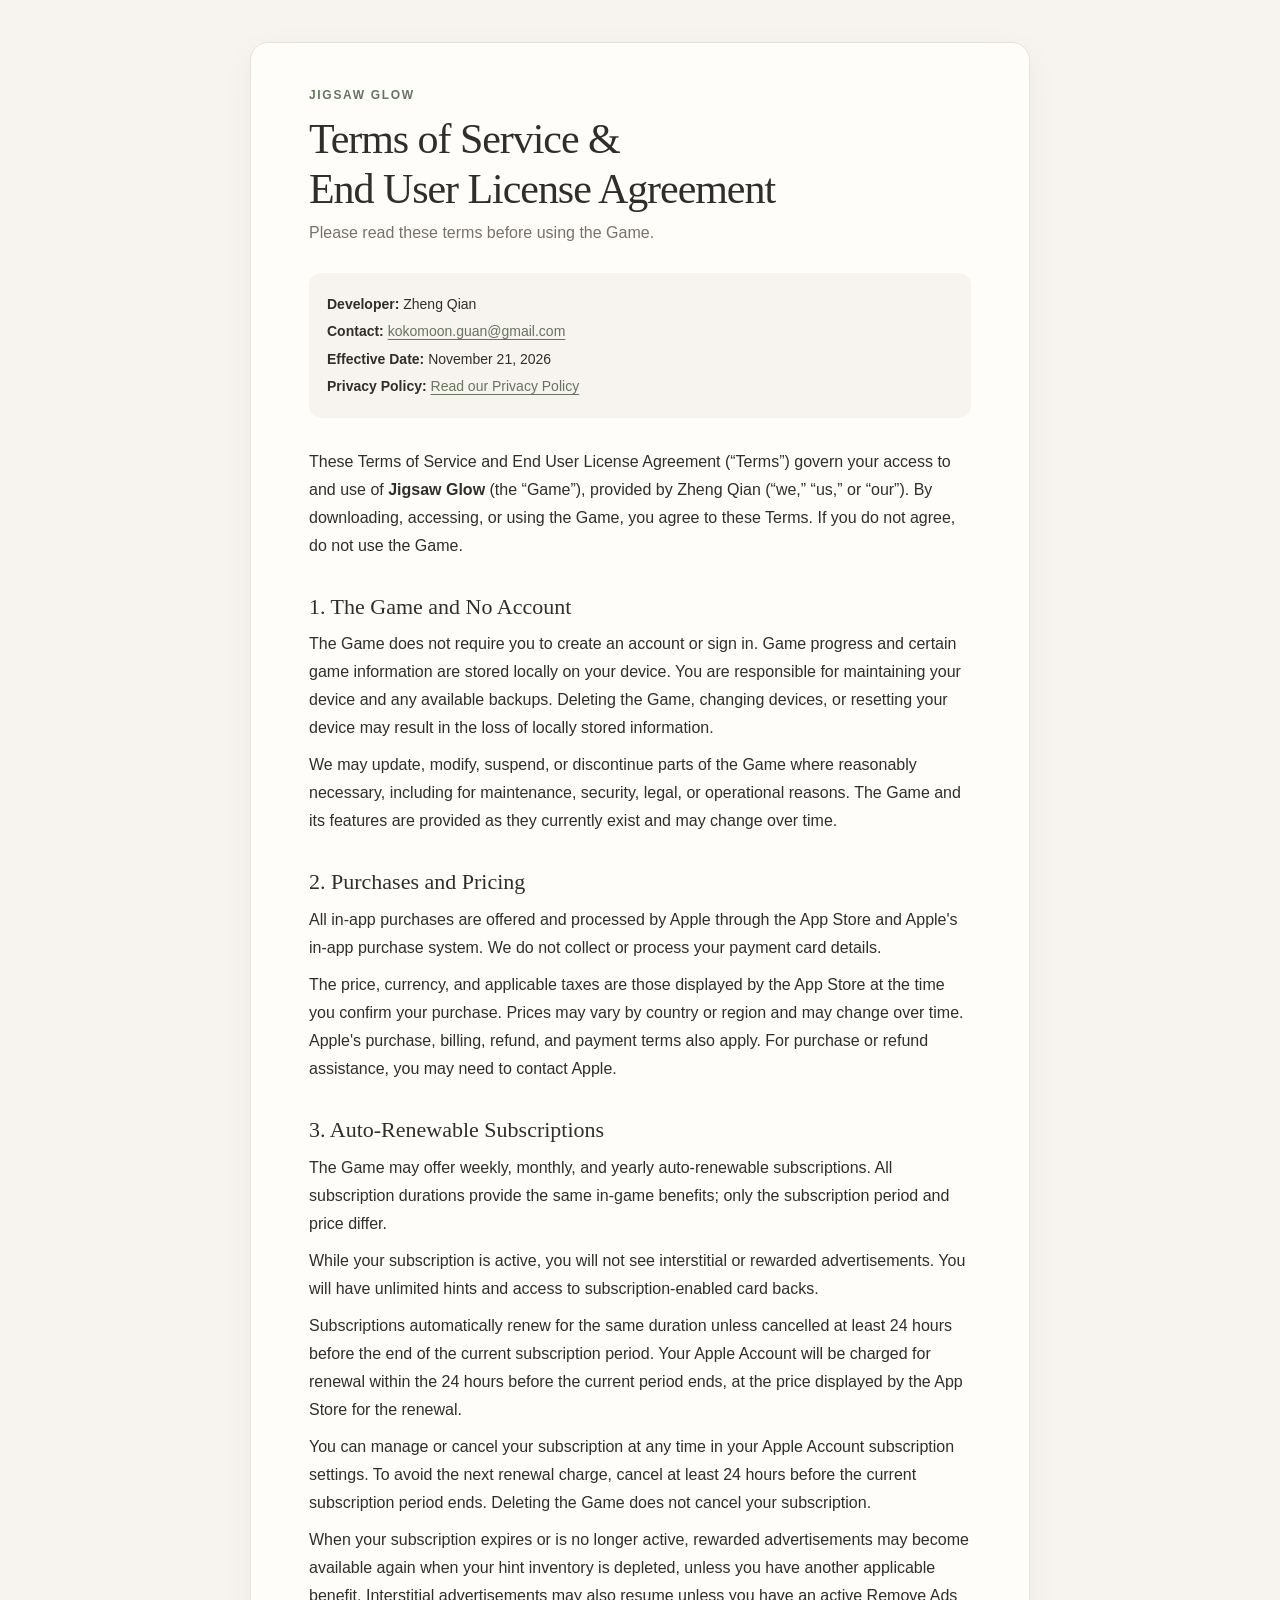
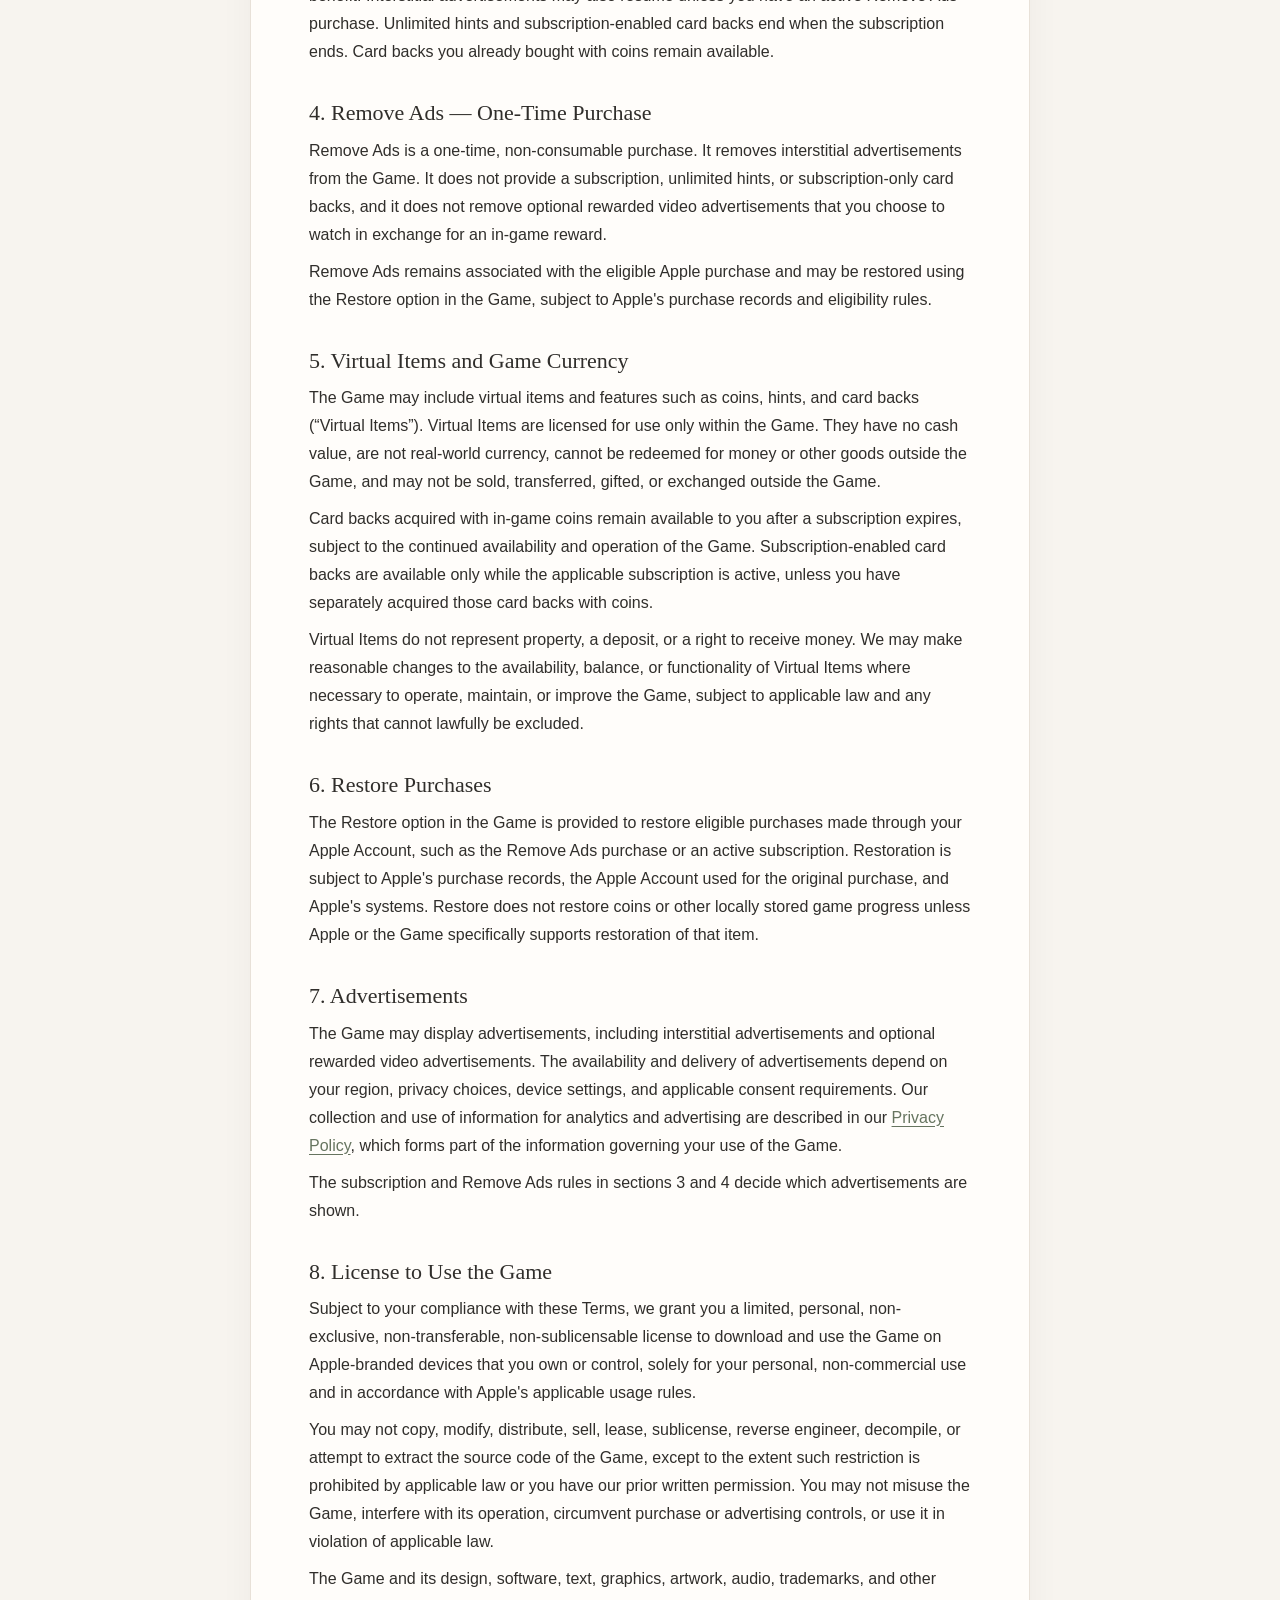
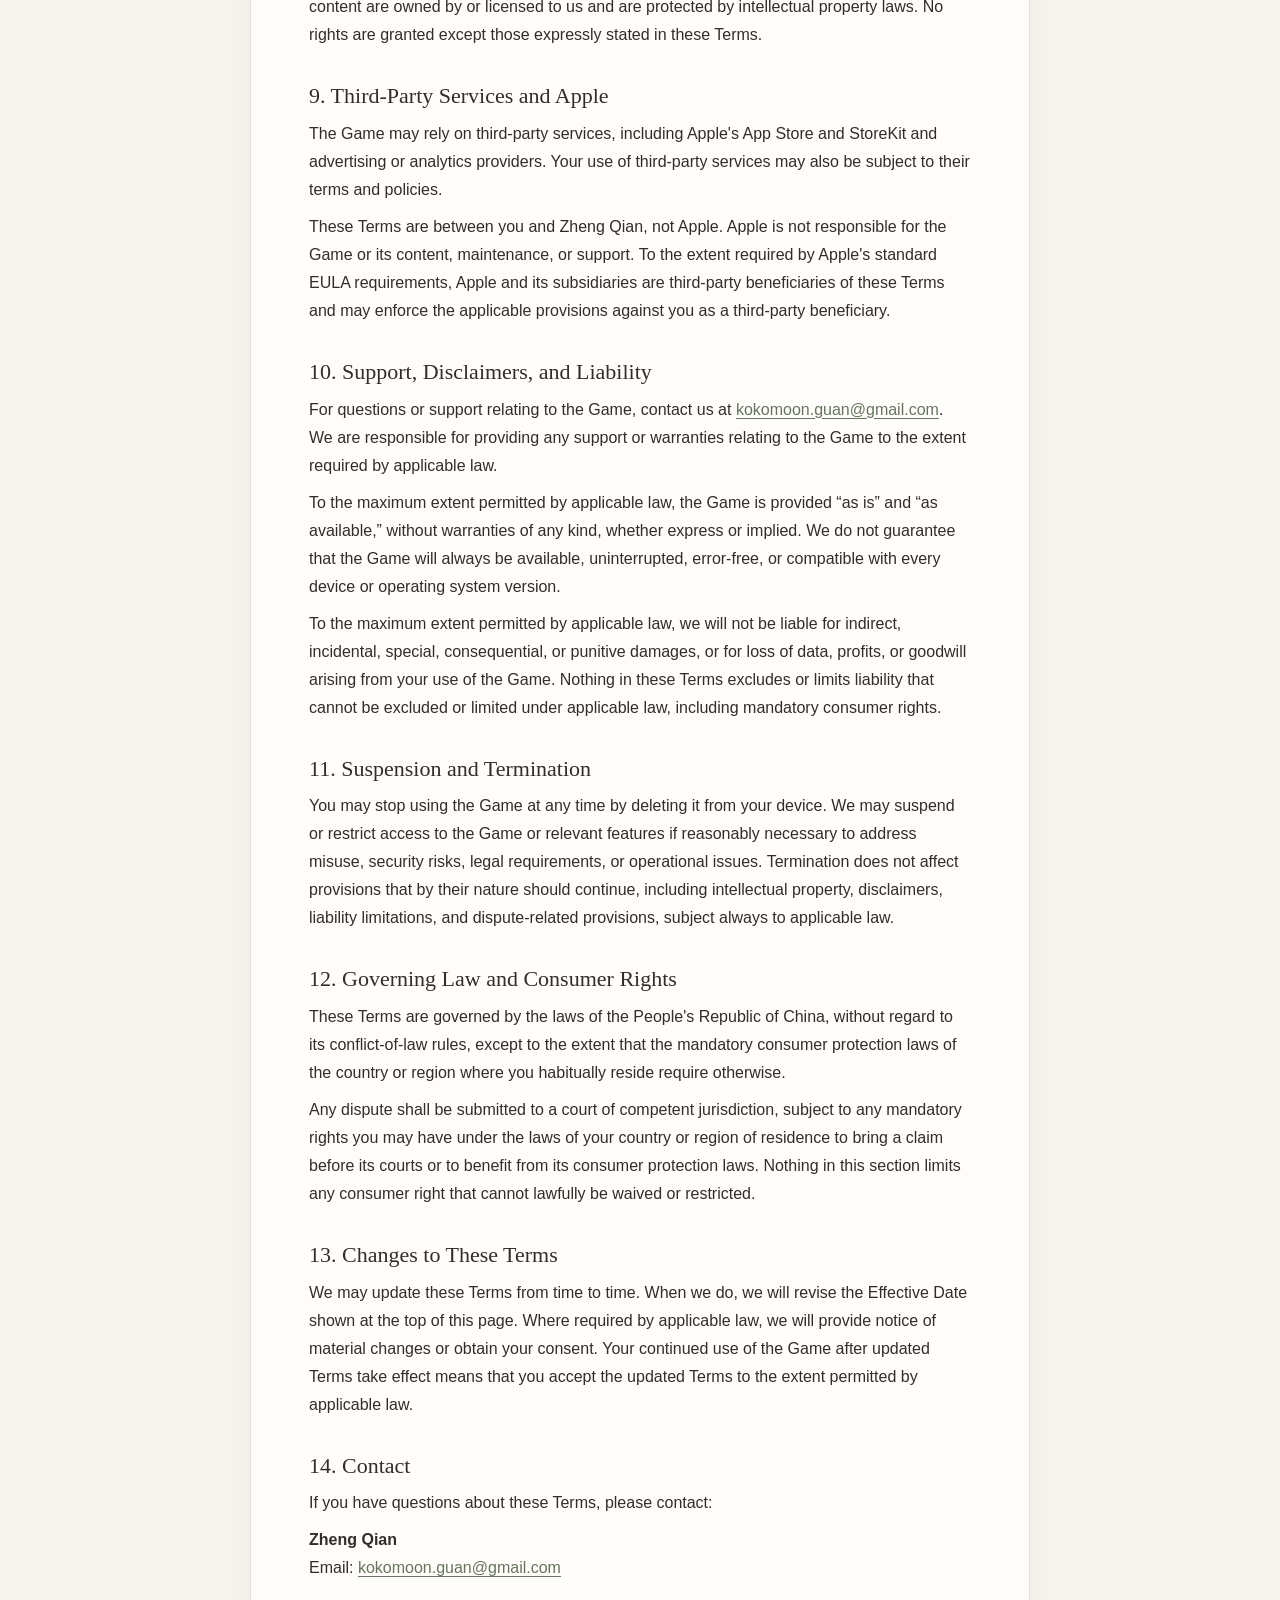
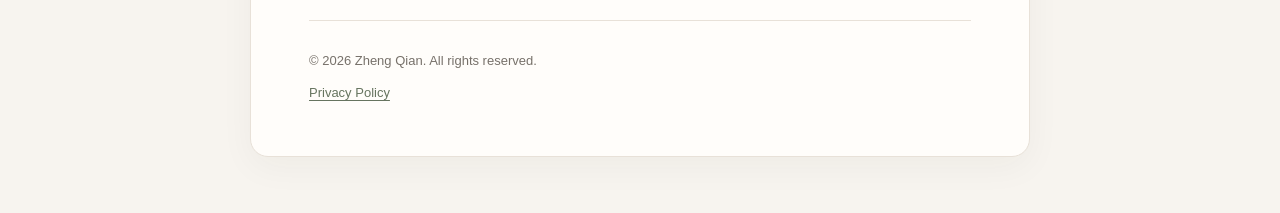
==== terms.html @ 4d58786f "Publish the terms and EULA, including the Remove Ads exception after a subscription ends. Co-authore" ====
<!doctype html>
<html lang="en">
<head>
  <meta charset="utf-8">
  <meta name="viewport" content="width=device-width, initial-scale=1">
  <meta name="robots" content="index,follow">
  <meta name="description" content="Terms of Service and End User License Agreement for Jigsaw Glow.">
  <title>Terms of Service &amp; EULA — Jigsaw Glow</title>
  <style>
    :root {
      color-scheme: light;
      --paper: #f7f4ef;
      --card: #fffdfa;
      --ink: #302e2b;
      --muted: #77716a;
      --line: #e8e1d8;
      --accent: #66745f;
    }
    * { box-sizing: border-box; }
    body {
      margin: 0;
      padding: 42px 18px 56px;
      background: var(--paper);
      color: var(--ink);
      font: 16px/1.75 -apple-system, BlinkMacSystemFont, "Segoe UI", sans-serif;
    }
    main {
      max-width: 780px;
      margin: 0 auto;
      padding: 42px clamp(22px, 5vw, 58px);
      background: var(--card);
      border: 1px solid var(--line);
      border-radius: 18px;
      box-shadow: 0 10px 35px rgba(55, 45, 32, .045);
    }
    .eyebrow {
      color: var(--accent);
      font-size: 12px;
      font-weight: 700;
      letter-spacing: .14em;
      text-transform: uppercase;
    }
    h1 {
      margin: 8px 0 4px;
      font-family: Georgia, "Times New Roman", serif;
      font-size: clamp(30px, 5vw, 42px);
      font-weight: 500;
      line-height: 1.2;
      letter-spacing: -.025em;
    }
    .subtitle { color: var(--muted); margin: 0 0 26px; }
    .meta {
      padding: 16px 18px;
      margin: 24px 0 30px;
      background: #f7f4ef;
      border-radius: 12px;
      font-size: 14px;
    }
    .meta p { margin: 3px 0; }
    a { color: var(--accent); text-underline-offset: 3px; }
    h2 {
      margin: 32px 0 9px;
      font-family: Georgia, "Times New Roman", serif;
      font-size: 22px;
      font-weight: 500;
      line-height: 1.35;
    }
    p { margin: 9px 0; }
    ul { padding-left: 22px; margin: 8px 0 14px; }
    li { margin: 5px 0; }
    .note { color: var(--muted); font-size: 14px; }
    footer {
      margin-top: 38px;
      padding-top: 20px;
      border-top: 1px solid var(--line);
      color: var(--muted);
      font-size: 13px;
    }
    @media (max-width: 520px) {
      body { padding: 14px 10px 28px; }
      main { padding: 28px 20px; border-radius: 14px; }
    }
  </style>
</head>
<body>
<main>
  <div class="eyebrow">Jigsaw Glow</div>
  <h1>Terms of Service &amp;<br>End User License Agreement</h1>
  <p class="subtitle">Please read these terms before using the Game.</p>

  <div class="meta">
    <p><strong>Developer:</strong> Zheng Qian</p>
    <p><strong>Contact:</strong> <a href="mailto:kokomoon.guan@gmail.com">kokomoon.guan@gmail.com</a></p>
    <p><strong>Effective Date:</strong> November 21, 2026</p>
    <p><strong>Privacy Policy:</strong> <a href="https://erxiguan.github.io/jigsawglow/">Read our Privacy Policy</a></p>
  </div>

  <p>These Terms of Service and End User License Agreement (“Terms”) govern your access to and use of <strong>Jigsaw Glow</strong> (the “Game”), provided by Zheng Qian (“we,” “us,” or “our”). By downloading, accessing, or using the Game, you agree to these Terms. If you do not agree, do not use the Game.</p>

  <h2>1. The Game and No Account</h2>
  <p>The Game does not require you to create an account or sign in. Game progress and certain game information are stored locally on your device. You are responsible for maintaining your device and any available backups. Deleting the Game, changing devices, or resetting your device may result in the loss of locally stored information.</p>
  <p>We may update, modify, suspend, or discontinue parts of the Game where reasonably necessary, including for maintenance, security, legal, or operational reasons. The Game and its features are provided as they currently exist and may change over time.</p>

  <h2>2. Purchases and Pricing</h2>
  <p>All in-app purchases are offered and processed by Apple through the App Store and Apple's in-app purchase system. We do not collect or process your payment card details.</p>
  <p>The price, currency, and applicable taxes are those displayed by the App Store at the time you confirm your purchase. Prices may vary by country or region and may change over time. Apple's purchase, billing, refund, and payment terms also apply. For purchase or refund assistance, you may need to contact Apple.</p>

  <h2>3. Auto-Renewable Subscriptions</h2>
  <p>The Game may offer weekly, monthly, and yearly auto-renewable subscriptions. All subscription durations provide the same in-game benefits; only the subscription period and price differ.</p>
  <p>While your subscription is active, you will not see interstitial or rewarded advertisements. You will have unlimited hints and access to subscription-enabled card backs.</p>
  <p>Subscriptions automatically renew for the same duration unless cancelled at least 24 hours before the end of the current subscription period. Your Apple Account will be charged for renewal within the 24 hours before the current period ends, at the price displayed by the App Store for the renewal.</p>
  <p>You can manage or cancel your subscription at any time in your Apple Account subscription settings. To avoid the next renewal charge, cancel at least 24 hours before the current subscription period ends. Deleting the Game does not cancel your subscription.</p>
  <p>When your subscription expires or is no longer active, rewarded advertisements may become available again when your hint inventory is depleted, unless you have another applicable benefit. Interstitial advertisements may also resume unless you have an active Remove Ads purchase. Unlimited hints and subscription-enabled card backs end when the subscription ends. Card backs you already bought with coins remain available.</p>

  <h2>4. Remove Ads — One-Time Purchase</h2>
  <p>Remove Ads is a one-time, non-consumable purchase. It removes interstitial advertisements from the Game. It does not provide a subscription, unlimited hints, or subscription-only card backs, and it does not remove optional rewarded video advertisements that you choose to watch in exchange for an in-game reward.</p>
  <p>Remove Ads remains associated with the eligible Apple purchase and may be restored using the Restore option in the Game, subject to Apple's purchase records and eligibility rules.</p>

  <h2>5. Virtual Items and Game Currency</h2>
  <p>The Game may include virtual items and features such as coins, hints, and card backs (“Virtual Items”). Virtual Items are licensed for use only within the Game. They have no cash value, are not real-world currency, cannot be redeemed for money or other goods outside the Game, and may not be sold, transferred, gifted, or exchanged outside the Game.</p>
  <p>Card backs acquired with in-game coins remain available to you after a subscription expires, subject to the continued availability and operation of the Game. Subscription-enabled card backs are available only while the applicable subscription is active, unless you have separately acquired those card backs with coins.</p>
  <p>Virtual Items do not represent property, a deposit, or a right to receive money. We may make reasonable changes to the availability, balance, or functionality of Virtual Items where necessary to operate, maintain, or improve the Game, subject to applicable law and any rights that cannot lawfully be excluded.</p>

  <h2>6. Restore Purchases</h2>
  <p>The Restore option in the Game is provided to restore eligible purchases made through your Apple Account, such as the Remove Ads purchase or an active subscription. Restoration is subject to Apple's purchase records, the Apple Account used for the original purchase, and Apple's systems. Restore does not restore coins or other locally stored game progress unless Apple or the Game specifically supports restoration of that item.</p>

  <h2>7. Advertisements</h2>
  <p>The Game may display advertisements, including interstitial advertisements and optional rewarded video advertisements. The availability and delivery of advertisements depend on your region, privacy choices, device settings, and applicable consent requirements. Our collection and use of information for analytics and advertising are described in our <a href="https://erxiguan.github.io/jigsawglow/">Privacy Policy</a>, which forms part of the information governing your use of the Game.</p>
  <p>The subscription and Remove Ads rules in sections 3 and 4 decide which advertisements are shown.</p>

  <h2>8. License to Use the Game</h2>
  <p>Subject to your compliance with these Terms, we grant you a limited, personal, non-exclusive, non-transferable, non-sublicensable license to download and use the Game on Apple-branded devices that you own or control, solely for your personal, non-commercial use and in accordance with Apple's applicable usage rules.</p>
  <p>You may not copy, modify, distribute, sell, lease, sublicense, reverse engineer, decompile, or attempt to extract the source code of the Game, except to the extent such restriction is prohibited by applicable law or you have our prior written permission. You may not misuse the Game, interfere with its operation, circumvent purchase or advertising controls, or use it in violation of applicable law.</p>
  <p>The Game and its design, software, text, graphics, artwork, audio, trademarks, and other content are owned by or licensed to us and are protected by intellectual property laws. No rights are granted except those expressly stated in these Terms.</p>

  <h2>9. Third-Party Services and Apple</h2>
  <p>The Game may rely on third-party services, including Apple's App Store and StoreKit and advertising or analytics providers. Your use of third-party services may also be subject to their terms and policies.</p>
  <p>These Terms are between you and Zheng Qian, not Apple. Apple is not responsible for the Game or its content, maintenance, or support. To the extent required by Apple's standard EULA requirements, Apple and its subsidiaries are third-party beneficiaries of these Terms and may enforce the applicable provisions against you as a third-party beneficiary.</p>

  <h2>10. Support, Disclaimers, and Liability</h2>
  <p>For questions or support relating to the Game, contact us at <a href="mailto:kokomoon.guan@gmail.com">kokomoon.guan@gmail.com</a>. We are responsible for providing any support or warranties relating to the Game to the extent required by applicable law.</p>
  <p>To the maximum extent permitted by applicable law, the Game is provided “as is” and “as available,” without warranties of any kind, whether express or implied. We do not guarantee that the Game will always be available, uninterrupted, error-free, or compatible with every device or operating system version.</p>
  <p>To the maximum extent permitted by applicable law, we will not be liable for indirect, incidental, special, consequential, or punitive damages, or for loss of data, profits, or goodwill arising from your use of the Game. Nothing in these Terms excludes or limits liability that cannot be excluded or limited under applicable law, including mandatory consumer rights.</p>

  <h2>11. Suspension and Termination</h2>
  <p>You may stop using the Game at any time by deleting it from your device. We may suspend or restrict access to the Game or relevant features if reasonably necessary to address misuse, security risks, legal requirements, or operational issues. Termination does not affect provisions that by their nature should continue, including intellectual property, disclaimers, liability limitations, and dispute-related provisions, subject always to applicable law.</p>

  <h2>12. Governing Law and Consumer Rights</h2>
  <p>These Terms are governed by the laws of the People's Republic of China, without regard to its conflict-of-law rules, except to the extent that the mandatory consumer protection laws of the country or region where you habitually reside require otherwise.</p>
  <p>Any dispute shall be submitted to a court of competent jurisdiction, subject to any mandatory rights you may have under the laws of your country or region of residence to bring a claim before its courts or to benefit from its consumer protection laws. Nothing in this section limits any consumer right that cannot lawfully be waived or restricted.</p>

  <h2>13. Changes to These Terms</h2>
  <p>We may update these Terms from time to time. When we do, we will revise the Effective Date shown at the top of this page. Where required by applicable law, we will provide notice of material changes or obtain your consent. Your continued use of the Game after updated Terms take effect means that you accept the updated Terms to the extent permitted by applicable law.</p>

  <h2>14. Contact</h2>
  <p>If you have questions about these Terms, please contact:</p>
  <p><strong>Zheng Qian</strong><br>
     Email: <a href="mailto:kokomoon.guan@gmail.com">kokomoon.guan@gmail.com</a></p>

  <footer>
    <p>© 2026 Zheng Qian. All rights reserved.</p>
    <p><a href="https://erxiguan.github.io/jigsawglow/">Privacy Policy</a></p>
  </footer>
</main>
</body>
</html>
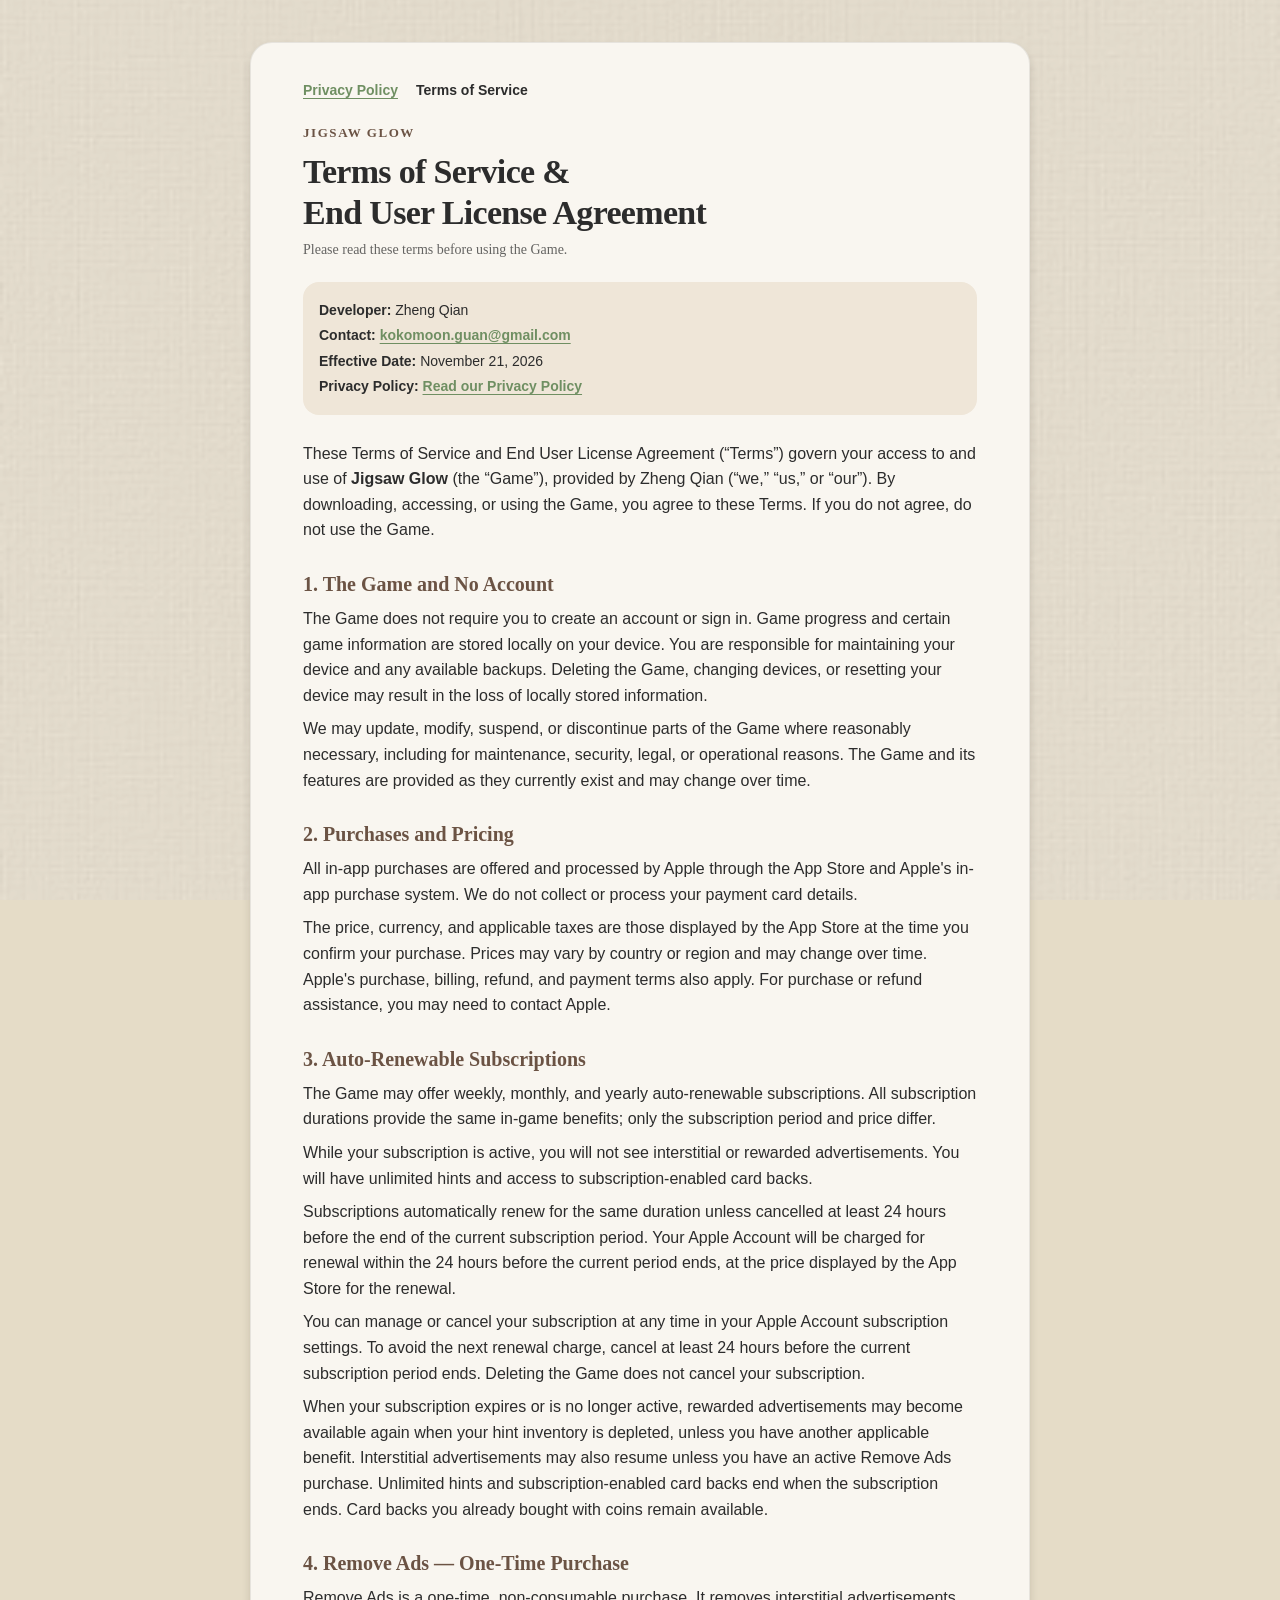
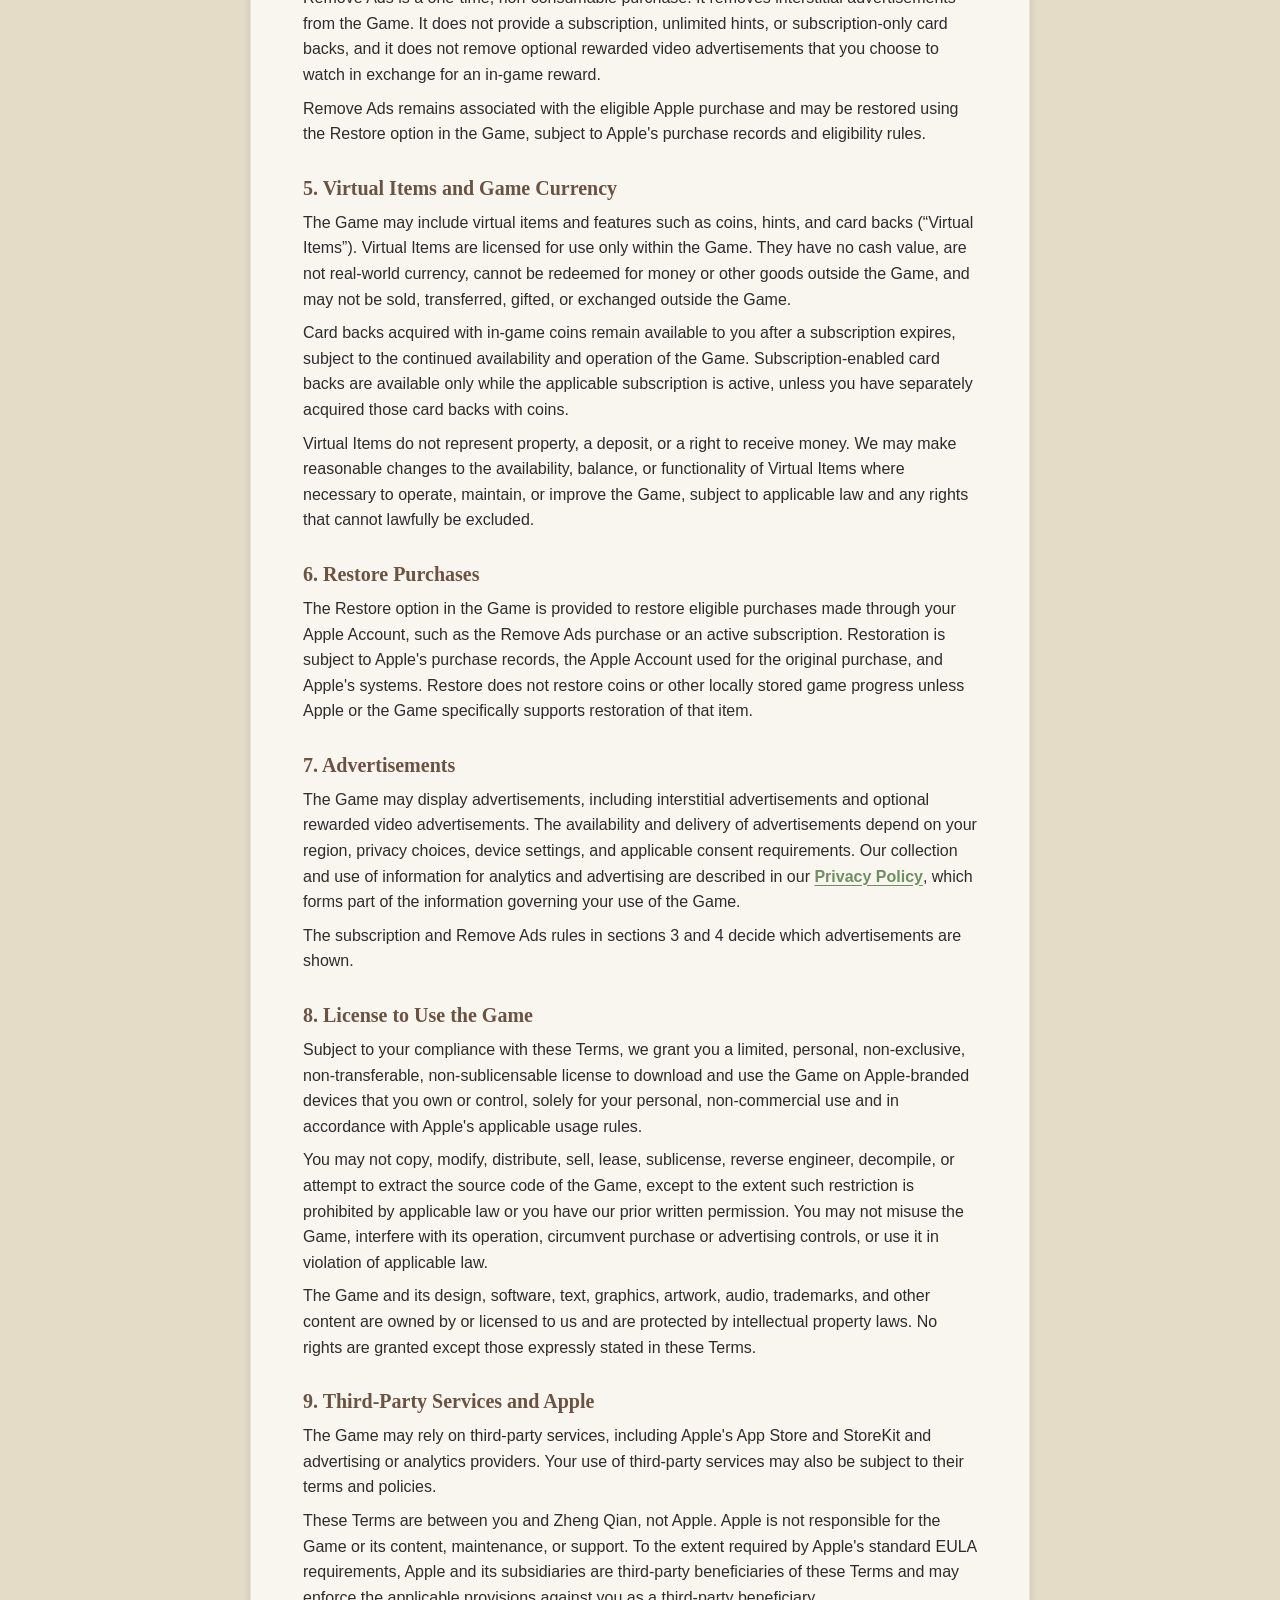
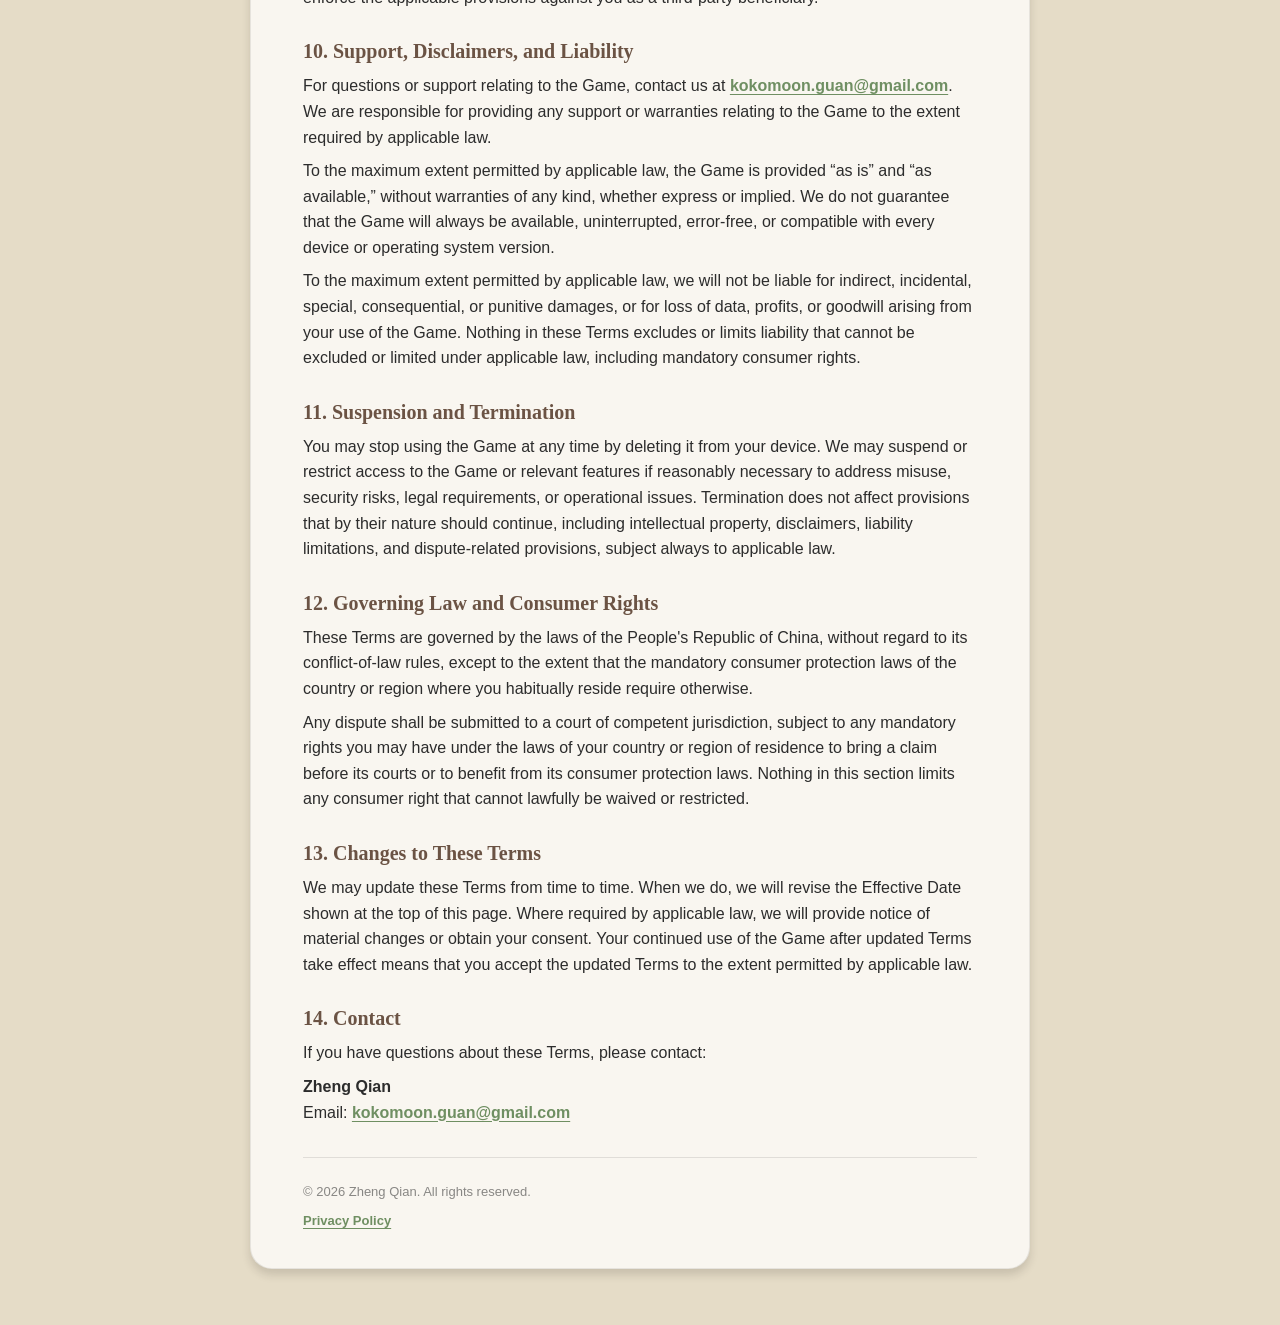
==== commit aa9b6c5a: "Give the privacy policy and terms the same store paper style. Co-authored-by: Cursor <cursoragent@cu" ====
--- a/terms.html
+++ b/terms.html
@@ -6,85 +6,15 @@
   <meta name="robots" content="index,follow">
   <meta name="description" content="Terms of Service and End User License Agreement for Jigsaw Glow.">
   <title>Terms of Service &amp; EULA — Jigsaw Glow</title>
-  <style>
-    :root {
-      color-scheme: light;
-      --paper: #f7f4ef;
-      --card: #fffdfa;
-      --ink: #302e2b;
-      --muted: #77716a;
-      --line: #e8e1d8;
-      --accent: #66745f;
-    }
-    * { box-sizing: border-box; }
-    body {
-      margin: 0;
-      padding: 42px 18px 56px;
-      background: var(--paper);
-      color: var(--ink);
-      font: 16px/1.75 -apple-system, BlinkMacSystemFont, "Segoe UI", sans-serif;
-    }
-    main {
-      max-width: 780px;
-      margin: 0 auto;
-      padding: 42px clamp(22px, 5vw, 58px);
-      background: var(--card);
-      border: 1px solid var(--line);
-      border-radius: 18px;
-      box-shadow: 0 10px 35px rgba(55, 45, 32, .045);
-    }
-    .eyebrow {
-      color: var(--accent);
-      font-size: 12px;
-      font-weight: 700;
-      letter-spacing: .14em;
-      text-transform: uppercase;
-    }
-    h1 {
-      margin: 8px 0 4px;
-      font-family: Georgia, "Times New Roman", serif;
-      font-size: clamp(30px, 5vw, 42px);
-      font-weight: 500;
-      line-height: 1.2;
-      letter-spacing: -.025em;
-    }
-    .subtitle { color: var(--muted); margin: 0 0 26px; }
-    .meta {
-      padding: 16px 18px;
-      margin: 24px 0 30px;
-      background: #f7f4ef;
-      border-radius: 12px;
-      font-size: 14px;
-    }
-    .meta p { margin: 3px 0; }
-    a { color: var(--accent); text-underline-offset: 3px; }
-    h2 {
-      margin: 32px 0 9px;
-      font-family: Georgia, "Times New Roman", serif;
-      font-size: 22px;
-      font-weight: 500;
-      line-height: 1.35;
-    }
-    p { margin: 9px 0; }
-    ul { padding-left: 22px; margin: 8px 0 14px; }
-    li { margin: 5px 0; }
-    .note { color: var(--muted); font-size: 14px; }
-    footer {
-      margin-top: 38px;
-      padding-top: 20px;
-      border-top: 1px solid var(--line);
-      color: var(--muted);
-      font-size: 13px;
-    }
-    @media (max-width: 520px) {
-      body { padding: 14px 10px 28px; }
-      main { padding: 28px 20px; border-radius: 14px; }
-    }
-  </style>
+  <link rel="stylesheet" href="legal.css">
 </head>
 <body>
 <main>
-  <div class="eyebrow">Jigsaw Glow</div>
+  <nav class="pager">
+    <a href="./">Privacy Policy</a>
+    <a href="terms.html" aria-current="page">Terms of Service</a>
+  </nav>
+  <p class="eyebrow">Jigsaw Glow</p>
   <h1>Terms of Service &amp;<br>End User License Agreement</h1>
   <p class="subtitle">Please read these terms before using the Game.</p>
 
--- a/legal.css
+++ b/legal.css
@@ -0,0 +1,146 @@
+:root {
+  color-scheme: light;
+  --paper: #E5DCC7;
+  --card: #F9F6F0;
+  --band: #EFE6D8;
+  --ink: #2C2C2C;
+  --title: #6B5344;
+  --muted: rgba(44, 44, 44, 0.55);
+  --line: rgba(0, 0, 0, 0.08);
+  --rule: rgba(44, 44, 44, 0.12);
+  --link: #6F8F62;
+  --shadow: rgba(38, 31, 26, 0.15);
+  --serif: ui-serif, "New York", "Iowan Old Style", Palatino, "Palatino Linotype", Georgia, serif;
+  --sans: -apple-system, BlinkMacSystemFont, "SF Pro Text", "Segoe UI", sans-serif;
+}
+
+* { box-sizing: border-box; }
+
+body {
+  margin: 0;
+  padding: 42px 18px 56px;
+  background: var(--paper);
+  color: var(--ink);
+  font: 16px/1.6 var(--sans);
+}
+
+body::before,
+body::after {
+  content: "";
+  position: fixed;
+  inset: 0;
+  pointer-events: none;
+  z-index: -1;
+}
+
+body::before {
+  background: url("linen.jpg") center / cover no-repeat;
+  opacity: 0.3;
+}
+
+body::after {
+  background: var(--paper);
+  opacity: 0.22;
+}
+
+main {
+  max-width: 780px;
+  margin: 0 auto;
+  padding: 36px clamp(22px, 5vw, 52px) 28px;
+  background: var(--card);
+  border: 1px solid var(--line);
+  border-radius: 22px;
+  box-shadow: 0 6px 8px var(--shadow);
+}
+
+.pager {
+  display: flex;
+  gap: 18px;
+  margin: 0 0 22px;
+  font-size: 14px;
+  font-weight: 600;
+}
+
+.pager a[aria-current="page"] {
+  color: var(--ink);
+  text-decoration: none;
+}
+
+.eyebrow {
+  margin: 0;
+  color: var(--title);
+  font-family: var(--serif);
+  font-size: 13px;
+  font-weight: 600;
+  letter-spacing: 0.12em;
+  text-transform: uppercase;
+}
+
+h1 {
+  margin: 8px 0 6px;
+  color: var(--ink);
+  font-family: var(--serif);
+  font-size: clamp(28px, 4vw, 34px);
+  font-weight: 600;
+  line-height: 1.2;
+  letter-spacing: -0.02em;
+}
+
+.subtitle {
+  margin: 0 0 22px;
+  color: var(--ink);
+  font-family: var(--serif);
+  font-size: 14px;
+  font-weight: 400;
+  line-height: 1.45;
+  opacity: 0.72;
+}
+
+.meta {
+  margin: 0 0 26px;
+  padding: 14px 16px;
+  background: var(--band);
+  border-radius: 16px;
+  font-size: 14px;
+}
+
+.meta p { margin: 3px 0; }
+
+a {
+  color: var(--link);
+  font-weight: 600;
+  text-underline-offset: 3px;
+}
+
+h2 {
+  margin: 28px 0 8px;
+  color: var(--title);
+  font-family: var(--serif);
+  font-size: 20px;
+  font-weight: 600;
+  line-height: 1.35;
+}
+
+p { margin: 8px 0; }
+
+ul {
+  margin: 8px 0 14px;
+  padding-left: 22px;
+}
+
+li { margin: 6px 0; }
+
+footer {
+  margin-top: 32px;
+  padding-top: 16px;
+  border-top: 1px solid var(--rule);
+  color: var(--muted);
+  font-size: 13px;
+}
+
+footer a { font-weight: 600; }
+
+@media (max-width: 520px) {
+  body { padding: 14px 10px 28px; }
+  main { padding: 24px 18px 20px; border-radius: 18px; }
+}
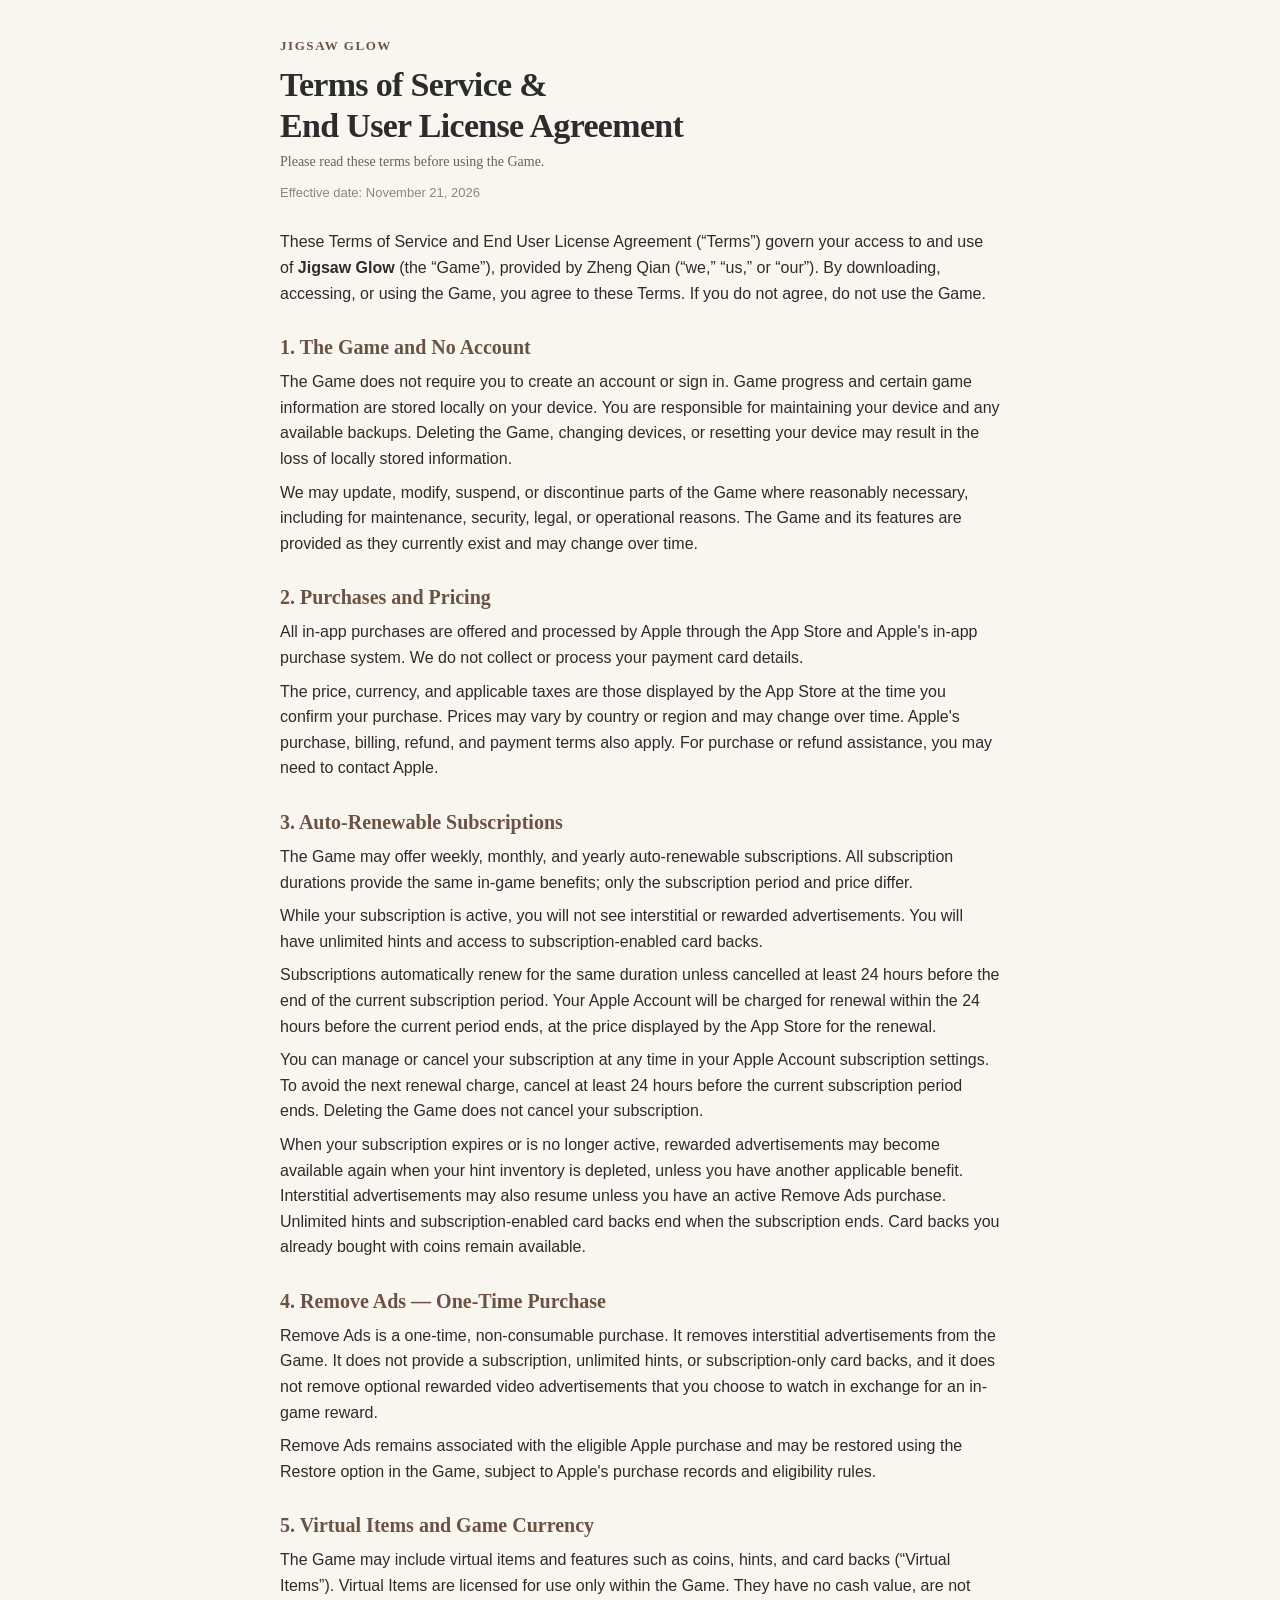
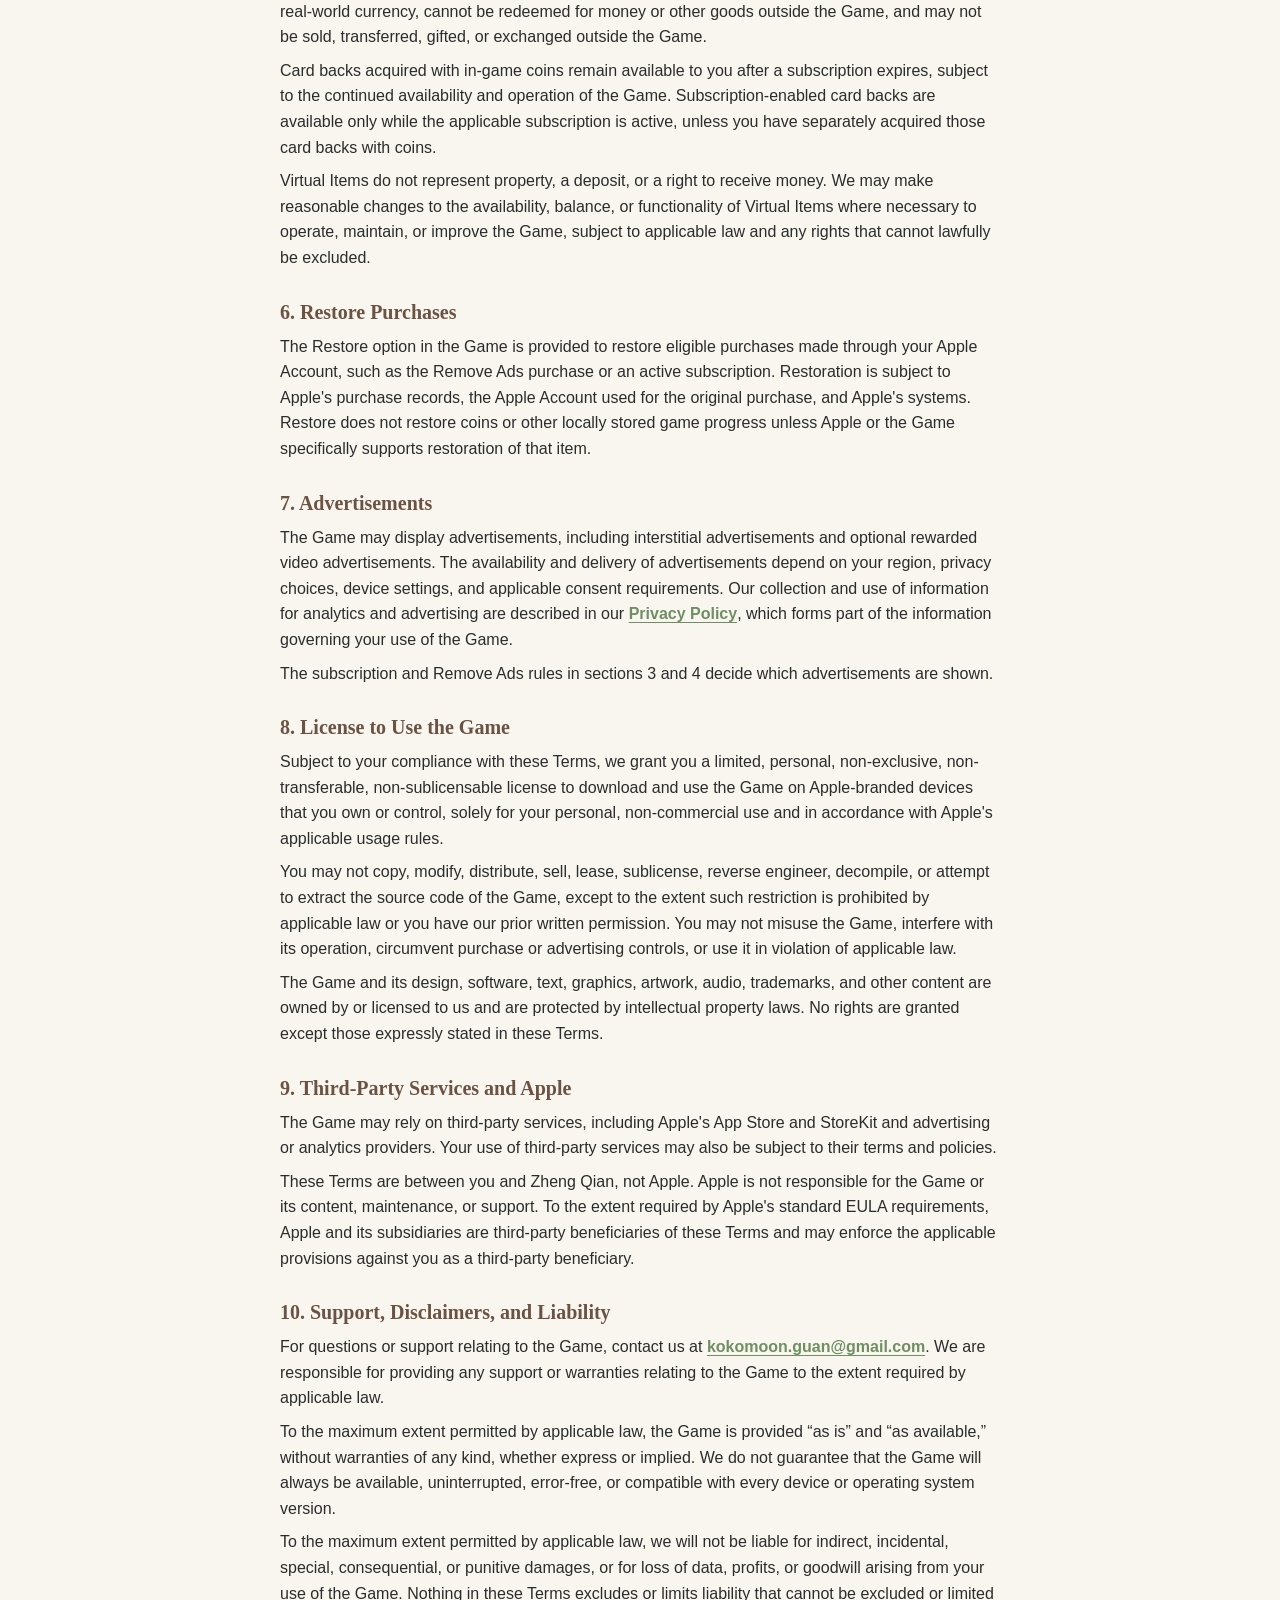
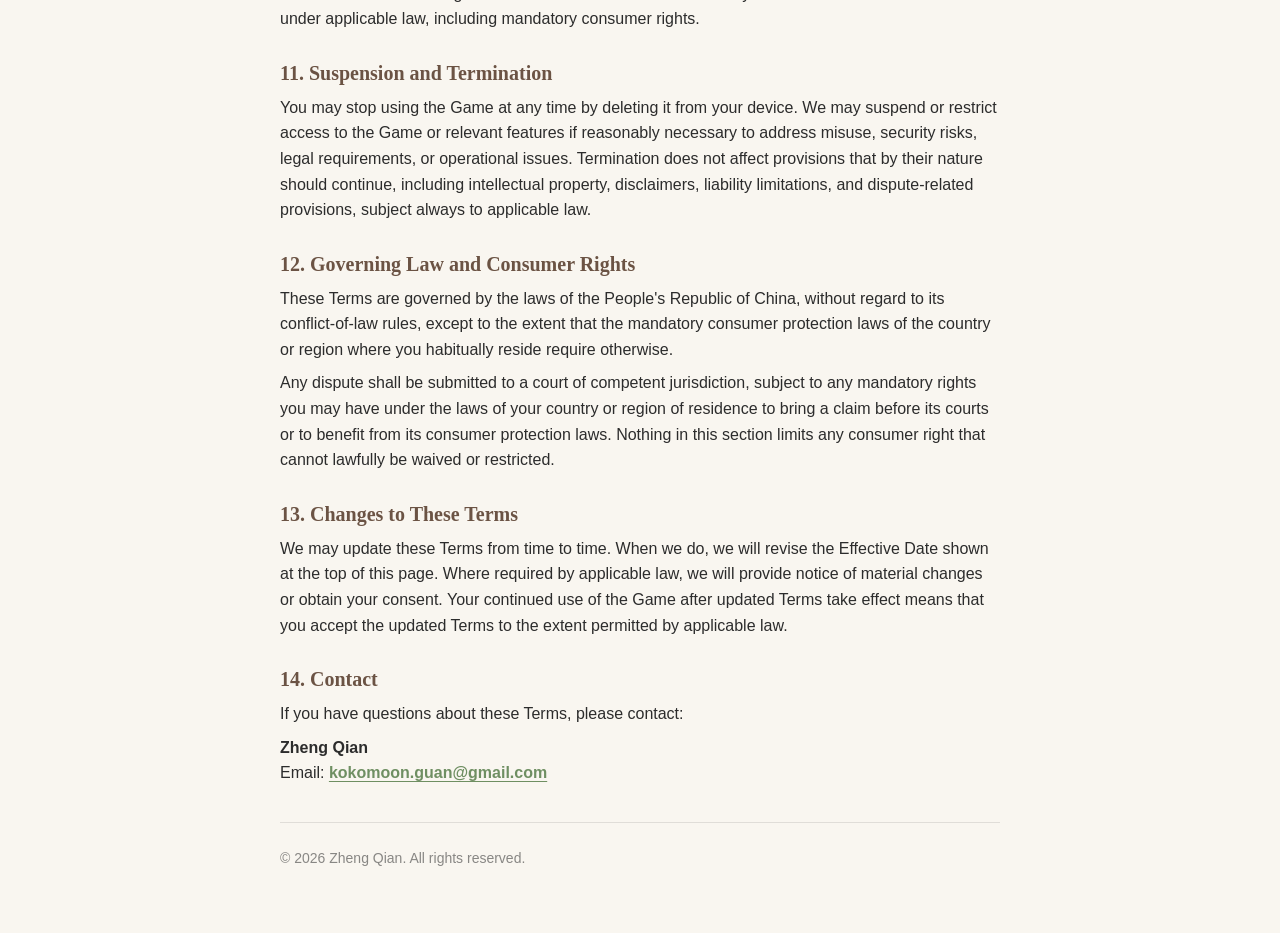
==== commit 1f49b2b3: "Use a plain cream page and keep contact details at the end. Co-authored-by: Cursor <cursoragent@curs" ====
--- a/terms.html
+++ b/terms.html
@@ -10,20 +10,10 @@
 </head>
 <body>
 <main>
-  <nav class="pager">
-    <a href="./">Privacy Policy</a>
-    <a href="terms.html" aria-current="page">Terms of Service</a>
-  </nav>
   <p class="eyebrow">Jigsaw Glow</p>
   <h1>Terms of Service &amp;<br>End User License Agreement</h1>
   <p class="subtitle">Please read these terms before using the Game.</p>
-
-  <div class="meta">
-    <p><strong>Developer:</strong> Zheng Qian</p>
-    <p><strong>Contact:</strong> <a href="mailto:kokomoon.guan@gmail.com">kokomoon.guan@gmail.com</a></p>
-    <p><strong>Effective Date:</strong> November 21, 2026</p>
-    <p><strong>Privacy Policy:</strong> <a href="https://erxiguan.github.io/jigsawglow/">Read our Privacy Policy</a></p>
-  </div>
+  <p class="effective">Effective date: November 21, 2026</p>
 
   <p>These Terms of Service and End User License Agreement (“Terms”) govern your access to and use of <strong>Jigsaw Glow</strong> (the “Game”), provided by Zheng Qian (“we,” “us,” or “our”). By downloading, accessing, or using the Game, you agree to these Terms. If you do not agree, do not use the Game.</p>
 
@@ -89,7 +79,6 @@
 
   <footer>
     <p>© 2026 Zheng Qian. All rights reserved.</p>
-    <p><a href="https://erxiguan.github.io/jigsawglow/">Privacy Policy</a></p>
   </footer>
 </main>
 </body>
--- a/legal.css
+++ b/legal.css
@@ -1,15 +1,11 @@
 :root {
   color-scheme: light;
-  --paper: #E5DCC7;
-  --card: #F9F6F0;
-  --band: #EFE6D8;
+  --paper: #F9F6F0;
   --ink: #2C2C2C;
   --title: #6B5344;
   --muted: rgba(44, 44, 44, 0.55);
-  --line: rgba(0, 0, 0, 0.08);
   --rule: rgba(44, 44, 44, 0.12);
   --link: #6F8F62;
-  --shadow: rgba(38, 31, 26, 0.15);
   --serif: ui-serif, "New York", "Iowan Old Style", Palatino, "Palatino Linotype", Georgia, serif;
   --sans: -apple-system, BlinkMacSystemFont, "SF Pro Text", "Segoe UI", sans-serif;
 }
@@ -18,52 +14,15 @@
 
 body {
   margin: 0;
-  padding: 42px 18px 56px;
+  padding: 36px 18px 56px;
   background: var(--paper);
   color: var(--ink);
   font: 16px/1.6 var(--sans);
 }
 
-body::before,
-body::after {
-  content: "";
-  position: fixed;
-  inset: 0;
-  pointer-events: none;
-  z-index: -1;
-}
-
-body::before {
-  background: url("linen.jpg") center / cover no-repeat;
-  opacity: 0.3;
-}
-
-body::after {
-  background: var(--paper);
-  opacity: 0.22;
-}
-
 main {
-  max-width: 780px;
+  max-width: 720px;
   margin: 0 auto;
-  padding: 36px clamp(22px, 5vw, 52px) 28px;
-  background: var(--card);
-  border: 1px solid var(--line);
-  border-radius: 22px;
-  box-shadow: 0 6px 8px var(--shadow);
-}
-
-.pager {
-  display: flex;
-  gap: 18px;
-  margin: 0 0 22px;
-  font-size: 14px;
-  font-weight: 600;
-}
-
-.pager a[aria-current="page"] {
-  color: var(--ink);
-  text-decoration: none;
 }
 
 .eyebrow {
@@ -87,7 +46,7 @@
 }
 
 .subtitle {
-  margin: 0 0 22px;
+  margin: 0;
   color: var(--ink);
   font-family: var(--serif);
   font-size: 14px;
@@ -96,15 +55,11 @@
   opacity: 0.72;
 }
 
-.meta {
-  margin: 0 0 26px;
-  padding: 14px 16px;
-  background: var(--band);
-  border-radius: 16px;
-  font-size: 14px;
+.effective {
+  margin: 10px 0 26px;
+  color: var(--muted);
+  font-size: 13px;
 }
-
-.meta p { margin: 3px 0; }
 
 a {
   color: var(--link);
@@ -131,16 +86,15 @@
 li { margin: 6px 0; }
 
 footer {
-  margin-top: 32px;
+  margin-top: 36px;
   padding-top: 16px;
   border-top: 1px solid var(--rule);
   color: var(--muted);
-  font-size: 13px;
+  font-size: 14px;
 }
 
 footer a { font-weight: 600; }
 
 @media (max-width: 520px) {
-  body { padding: 14px 10px 28px; }
-  main { padding: 24px 18px 20px; border-radius: 18px; }
+  body { padding: 22px 18px 36px; }
 }
